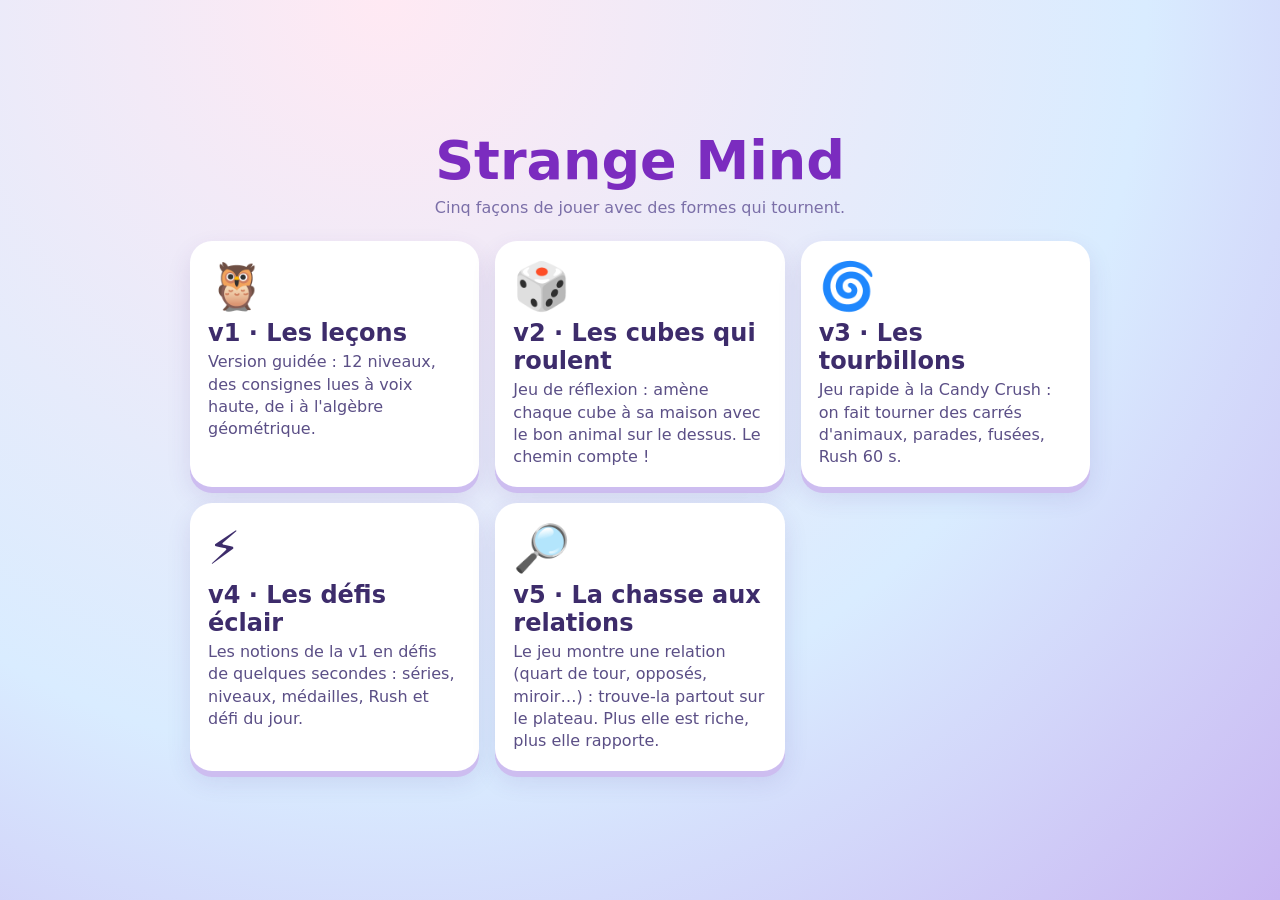
==== index.html @ fdcdfa39 "v5 : la chasse aux relations (chercher partout, plutôt qu'obéir) - le jeu montre une relation avec u" ====
<!doctype html>
<html lang="fr">
<head>
  <meta charset="utf-8">
  <meta name="viewport" content="width=device-width, initial-scale=1">
  <title>Strange Mind</title>
  <style>
    :root { color: #3d2c6b; font-family: "Baloo 2", "Comic Sans MS", "Trebuchet MS", system-ui, sans-serif; }
    body { margin: 0; min-height: 100vh; background: radial-gradient(circle at 30% 0%, #ffe9f3, #d9ecff 60%, #c9b6f2); display: grid; place-items: center; }
    main { width: min(900px, 100% - 32px); padding: 24px 0; }
    h1 { text-align: center; font-size: clamp(32px, 7vw, 54px); margin: 0 0 6px; color: #7b2cbf; }
    p.sub { text-align: center; margin: 0 0 24px; color: #7b6fa8; }
    .cards { display: grid; gap: 16px; grid-template-columns: repeat(auto-fit, minmax(220px, 1fr)); }
    a.card { display: block; text-decoration: none; color: inherit; background: #fff; border-radius: 22px; padding: 18px; box-shadow: 0 6px 0 #cdbdf0, 0 10px 24px rgba(80,50,140,.12); transition: transform .15s; }
    a.card:hover { transform: translateY(-4px); }
    .card .big { font-size: 46px; }
    .card h2 { margin: 6px 0 4px; }
    .card p { margin: 0; line-height: 1.4; color: #5b4f86; }
  </style>
</head>
<body>
  <main>
    <h1>Strange Mind</h1>
    <p class="sub">Cinq façons de jouer avec des formes qui tournent.</p>
    <div class="cards">
      <a class="card" href="v1/"><div class="big">🦉</div><h2>v1 · Les leçons</h2>
        <p>Version guidée : 12 niveaux, des consignes lues à voix haute, de i à l'algèbre géométrique.</p></a>
      <a class="card" href="v2/"><div class="big">🎲</div><h2>v2 · Les cubes qui roulent</h2>
        <p>Jeu de réflexion : amène chaque cube à sa maison avec le bon animal sur le dessus. Le chemin compte !</p></a>
      <a class="card" href="v3/"><div class="big">🌀</div><h2>v3 · Les tourbillons</h2>
        <p>Jeu rapide à la Candy Crush : on fait tourner des carrés d'animaux, parades, fusées, Rush 60 s.</p></a>
      <a class="card" href="v4/"><div class="big">⚡</div><h2>v4 · Les défis éclair</h2>
        <p>Les notions de la v1 en défis de quelques secondes : séries, niveaux, médailles, Rush et défi du jour.</p></a>
      <a class="card" href="v5/"><div class="big">🔎</div><h2>v5 · La chasse aux relations</h2>
        <p>Le jeu montre une relation (quart de tour, opposés, miroir…) : trouve-la partout sur le plateau. Plus elle est riche, plus elle rapporte.</p></a>
    </div>
  </main>
</body>
</html>
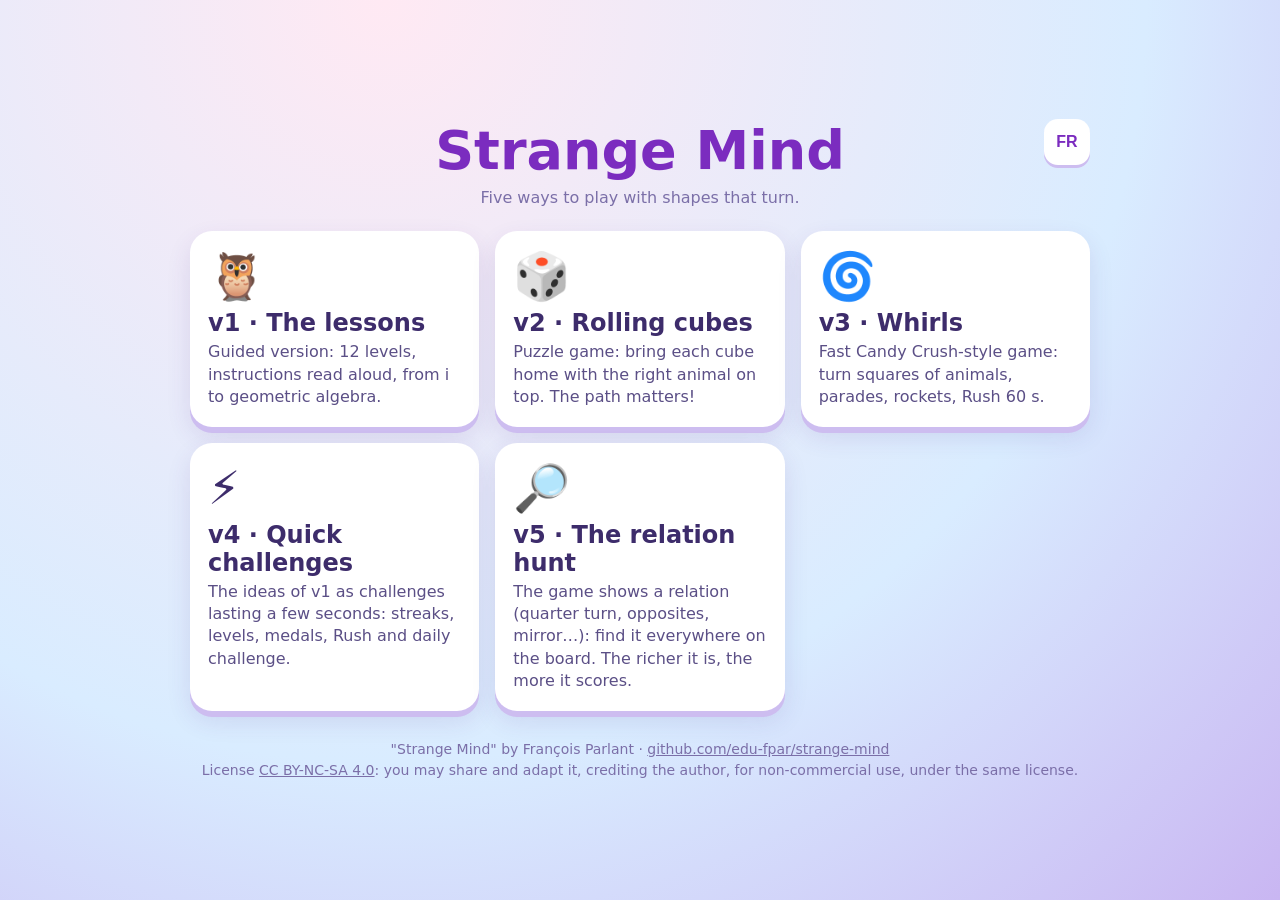
==== commit 0e3be4ed: "Licence CC BY-NC-SA 4.0 et version anglaise de tous les jeux - LICENSE : Creative Commons BY-NC-SA 4" ====
--- a/index.html
+++ b/index.html
@@ -7,7 +7,7 @@
   <style>
     :root { color: #3d2c6b; font-family: "Baloo 2", "Comic Sans MS", "Trebuchet MS", system-ui, sans-serif; }
     body { margin: 0; min-height: 100vh; background: radial-gradient(circle at 30% 0%, #ffe9f3, #d9ecff 60%, #c9b6f2); display: grid; place-items: center; }
-    main { width: min(900px, 100% - 32px); padding: 24px 0; }
+    main { width: min(900px, 100% - 32px); padding: 24px 0; position: relative; }
     h1 { text-align: center; font-size: clamp(32px, 7vw, 54px); margin: 0 0 6px; color: #7b2cbf; }
     p.sub { text-align: center; margin: 0 0 24px; color: #7b6fa8; }
     .cards { display: grid; gap: 16px; grid-template-columns: repeat(auto-fit, minmax(220px, 1fr)); }
@@ -16,24 +16,51 @@
     .card .big { font-size: 46px; }
     .card h2 { margin: 6px 0 4px; }
     .card p { margin: 0; line-height: 1.4; color: #5b4f86; }
+    #lang { position: absolute; top: 24px; right: 0; width: 46px; height: 46px; border: none; border-radius: 14px; background: #fff; font-size: 16px; font-weight: 800; color: #7b2cbf; box-shadow: 0 3px 0 #cdbdf0; cursor: pointer; }
+    footer { text-align: center; margin-top: 28px; font-size: 14px; color: #7b6fa8; line-height: 1.5; }
+    footer a { color: inherit; }
   </style>
 </head>
 <body>
   <main>
+    <button id="lang" title="English version">EN</button>
     <h1>Strange Mind</h1>
-    <p class="sub">Cinq façons de jouer avec des formes qui tournent.</p>
+    <p class="sub" data-t="hub-sub">Cinq façons de jouer avec des formes qui tournent.</p>
     <div class="cards">
-      <a class="card" href="v1/"><div class="big">🦉</div><h2>v1 · Les leçons</h2>
-        <p>Version guidée : 12 niveaux, des consignes lues à voix haute, de i à l'algèbre géométrique.</p></a>
-      <a class="card" href="v2/"><div class="big">🎲</div><h2>v2 · Les cubes qui roulent</h2>
-        <p>Jeu de réflexion : amène chaque cube à sa maison avec le bon animal sur le dessus. Le chemin compte !</p></a>
-      <a class="card" href="v3/"><div class="big">🌀</div><h2>v3 · Les tourbillons</h2>
-        <p>Jeu rapide à la Candy Crush : on fait tourner des carrés d'animaux, parades, fusées, Rush 60 s.</p></a>
-      <a class="card" href="v4/"><div class="big">⚡</div><h2>v4 · Les défis éclair</h2>
-        <p>Les notions de la v1 en défis de quelques secondes : séries, niveaux, médailles, Rush et défi du jour.</p></a>
-      <a class="card" href="v5/"><div class="big">🔎</div><h2>v5 · La chasse aux relations</h2>
-        <p>Le jeu montre une relation (quart de tour, opposés, miroir…) : trouve-la partout sur le plateau. Plus elle est riche, plus elle rapporte.</p></a>
+      <a class="card" href="v1/"><div class="big">🦉</div><h2 data-t="hub-v1-t">v1 · Les leçons</h2>
+        <p data-t="hub-v1">Version guidée : 12 niveaux, des consignes lues à voix haute, de i à l'algèbre géométrique.</p></a>
+      <a class="card" href="v2/"><div class="big">🎲</div><h2 data-t="hub-v2-t">v2 · Les cubes qui roulent</h2>
+        <p data-t="hub-v2">Jeu de réflexion : amène chaque cube à sa maison avec le bon animal sur le dessus. Le chemin compte !</p></a>
+      <a class="card" href="v3/"><div class="big">🌀</div><h2 data-t="hub-v3-t">v3 · Les tourbillons</h2>
+        <p data-t="hub-v3">Jeu rapide à la Candy Crush : on fait tourner des carrés d'animaux, parades, fusées, Rush 60 s.</p></a>
+      <a class="card" href="v4/"><div class="big">⚡</div><h2 data-t="hub-v4-t">v4 · Les défis éclair</h2>
+        <p data-t="hub-v4">Les notions de la v1 en défis de quelques secondes : séries, niveaux, médailles, Rush et défi du jour.</p></a>
+      <a class="card" href="v5/"><div class="big">🔎</div><h2 data-t="hub-v5-t">v5 · La chasse aux relations</h2>
+        <p data-t="hub-v5">Le jeu montre une relation (quart de tour, opposés, miroir…) : trouve-la partout sur le plateau. Plus elle est riche, plus elle rapporte.</p></a>
     </div>
+    <footer data-t="hub-footer">« Strange Mind » par François Parlant ·
+      <a href="https://github.com/edu-fpar/strange-mind">github.com/edu-fpar/strange-mind</a><br>
+      Licence <a href="https://creativecommons.org/licenses/by-nc-sa/4.0/deed.fr">CC BY-NC-SA 4.0</a> :
+      partage et adaptation autorisés, en citant l'auteur, sans usage commercial, sous la même licence.</footer>
   </main>
+  <script type="module">
+    import { setDictionary, translateDom, langToggle } from './v1/js/i18n.js';
+    setDictionary({
+      'hub-sub': 'Five ways to play with shapes that turn.',
+      'hub-v1-t': 'v1 · The lessons',
+      'hub-v1': 'Guided version: 12 levels, instructions read aloud, from i to geometric algebra.',
+      'hub-v2-t': 'v2 · Rolling cubes',
+      'hub-v2': 'Puzzle game: bring each cube home with the right animal on top. The path matters!',
+      'hub-v3-t': 'v3 · Whirls',
+      'hub-v3': 'Fast Candy Crush-style game: turn squares of animals, parades, rockets, Rush 60 s.',
+      'hub-v4-t': 'v4 · Quick challenges',
+      'hub-v4': 'The ideas of v1 as challenges lasting a few seconds: streaks, levels, medals, Rush and daily challenge.',
+      'hub-v5-t': 'v5 · The relation hunt',
+      'hub-v5': 'The game shows a relation (quarter turn, opposites, mirror…): find it everywhere on the board. The richer it is, the more it scores.',
+      'hub-footer': '"Strange Mind" by François Parlant · <a href="https://github.com/edu-fpar/strange-mind">github.com/edu-fpar/strange-mind</a><br>License <a href="https://creativecommons.org/licenses/by-nc-sa/4.0/">CC BY-NC-SA 4.0</a>: you may share and adapt it, crediting the author, for non-commercial use, under the same license.',
+    });
+    translateDom();
+    langToggle(document.getElementById('lang'));
+  </script>
 </body>
 </html>
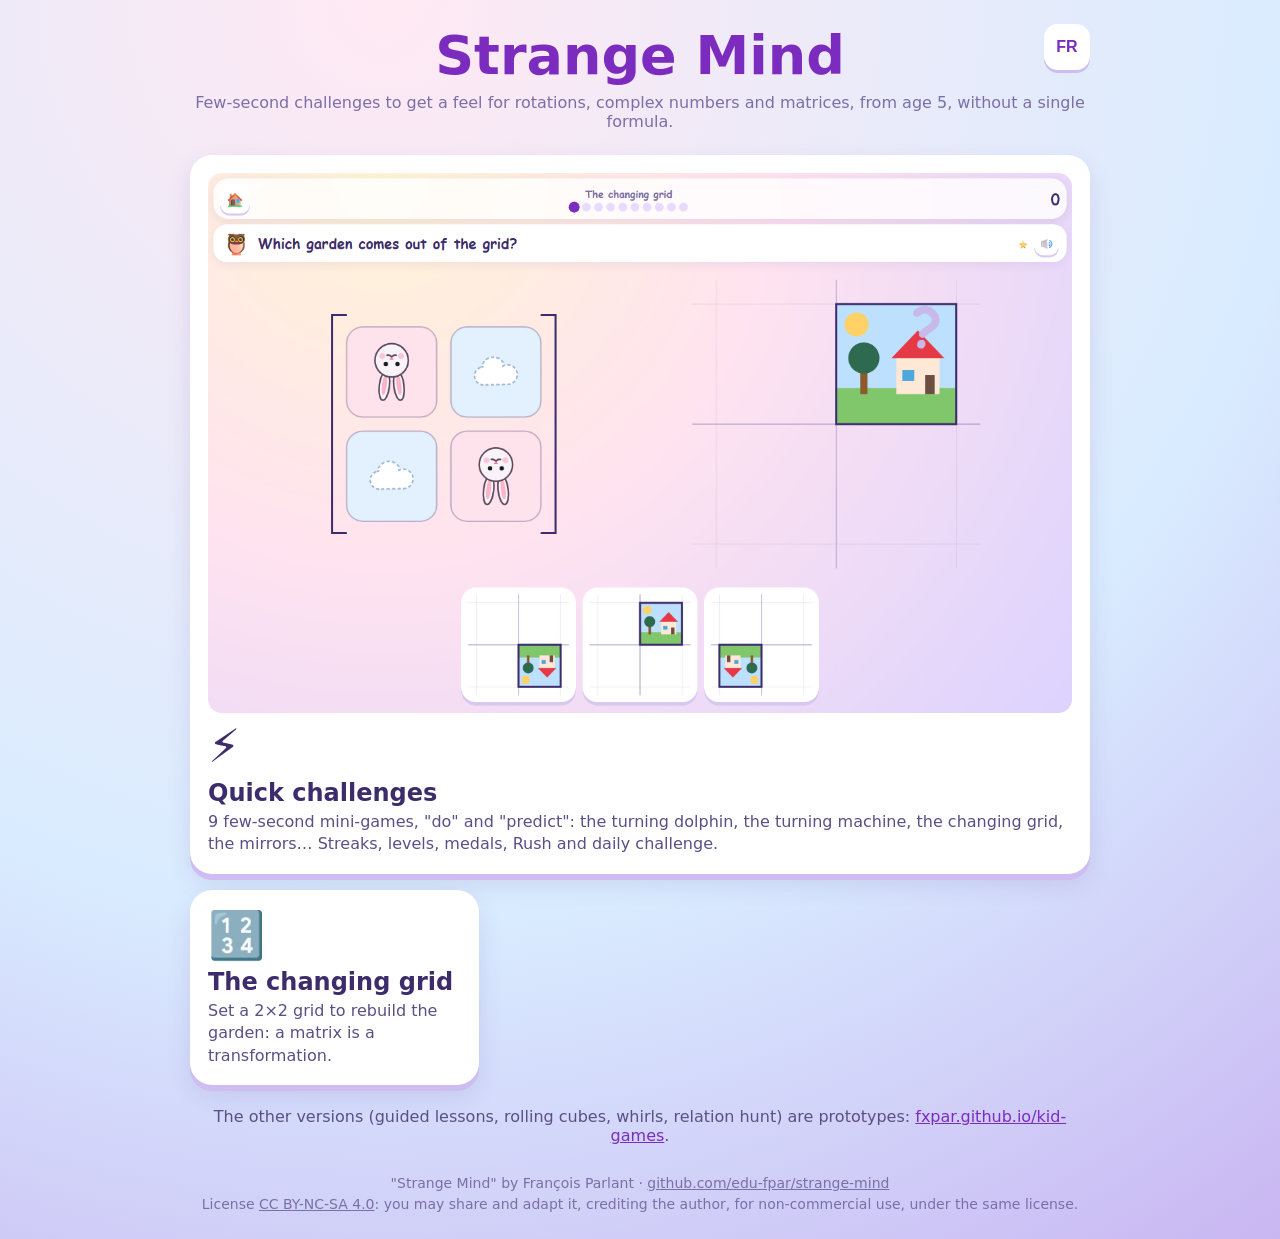
==== commit 10881db4: "Strange Mind : seuls les défis éclair (v4) restent ici Les prototypes v1 (leçons), v2 (cubes qui rou" ====
--- a/index.html
+++ b/index.html
@@ -16,6 +16,10 @@
     .card .big { font-size: 46px; }
     .card h2 { margin: 6px 0 4px; }
     .card p { margin: 0; line-height: 1.4; color: #5b4f86; }
+    .card.main { grid-column: 1 / -1; }
+    .card img { width: 100%; border-radius: 14px; display: block; margin-bottom: 6px; }
+    p.other { text-align: center; margin: 22px 0 0; color: #5b4f86; }
+    p.other a { color: #7b2cbf; }
     #lang { position: absolute; top: 24px; right: 0; width: 46px; height: 46px; border: none; border-radius: 14px; background: #fff; font-size: 16px; font-weight: 800; color: #7b2cbf; box-shadow: 0 3px 0 #cdbdf0; cursor: pointer; }
     footer { text-align: center; margin-top: 28px; font-size: 14px; color: #7b6fa8; line-height: 1.5; }
     footer a { color: inherit; }
@@ -25,41 +29,33 @@
   <main>
     <button id="lang" title="English version">EN</button>
     <h1>Strange Mind</h1>
-    <p class="sub" data-t="hub-sub">Cinq façons de jouer avec des formes qui tournent.</p>
+    <p class="sub" data-t="hub-sub">Des défis de quelques secondes pour sentir les rotations, les nombres complexes et les matrices, dès 5 ans, sans une seule formule.</p>
     <div class="cards">
-      <a class="card" href="v1/"><div class="big">🦉</div><h2 data-t="hub-v1-t">v1 · Les leçons</h2>
-        <p data-t="hub-v1">Version guidée : 12 niveaux, des consignes lues à voix haute, de i à l'algèbre géométrique.</p></a>
-      <a class="card" href="v2/"><div class="big">🎲</div><h2 data-t="hub-v2-t">v2 · Les cubes qui roulent</h2>
-        <p data-t="hub-v2">Jeu de réflexion : amène chaque cube à sa maison avec le bon animal sur le dessus. Le chemin compte !</p></a>
-      <a class="card" href="v3/"><div class="big">🌀</div><h2 data-t="hub-v3-t">v3 · Les tourbillons</h2>
-        <p data-t="hub-v3">Jeu rapide à la Candy Crush : on fait tourner des carrés d'animaux, parades, fusées, Rush 60 s.</p></a>
-      <a class="card" href="v4/"><div class="big">⚡</div><h2 data-t="hub-v4-t">v4 · Les défis éclair</h2>
-        <p data-t="hub-v4">Les notions de la v1 en défis de quelques secondes : séries, niveaux, médailles, Rush et défi du jour.</p></a>
-      <a class="card" href="v5/"><div class="big">🔎</div><h2 data-t="hub-v5-t">v5 · La chasse aux relations</h2>
-        <p data-t="hub-v5">Le jeu montre une relation (quart de tour, opposés, miroir…) : trouve-la partout sur le plateau. Plus elle est riche, plus elle rapporte.</p></a>
+      <a class="card main" href="v4/"><img src="screenshots/changing-grid-fr.png" data-src-en="screenshots/changing-grid-en.png" alt="">
+        <div class="big">⚡</div><h2 data-t="hub-v4-t">Les défis éclair</h2>
+        <p data-t="hub-v4">9 mini-jeux de quelques secondes, « faire » et « prévoir » : le dauphin qui tourne, la machine à tourner, la grille qui transforme, les miroirs… Séries, niveaux, médailles, Rush et défi du jour.</p></a>
+      <a class="card" href="v4/#6"><div class="big">🔢</div><h2 data-t="hub-grid-t">La grille qui transforme</h2>
+        <p data-t="hub-grid">Régler une grille 2×2 pour refaire le jardin : une matrice, c'est une transformation.</p></a>
     </div>
+    <p class="other" data-t="hub-other">Les autres versions (leçons guidées, cubes qui roulent, tourbillons, chasse aux relations) sont des prototypes : <a href="https://fxpar.github.io/kid-games/strange-mind/">fxpar.github.io/kid-games</a>.</p>
     <footer data-t="hub-footer">« Strange Mind » par François Parlant ·
       <a href="https://github.com/edu-fpar/strange-mind">github.com/edu-fpar/strange-mind</a><br>
       Licence <a href="https://creativecommons.org/licenses/by-nc-sa/4.0/deed.fr">CC BY-NC-SA 4.0</a> :
       partage et adaptation autorisés, en citant l'auteur, sans usage commercial, sous la même licence.</footer>
   </main>
   <script type="module">
-    import { setDictionary, translateDom, langToggle } from './v1/js/i18n.js';
+    import { LANG, setDictionary, translateDom, langToggle } from './v4/js/i18n.js';
     setDictionary({
-      'hub-sub': 'Five ways to play with shapes that turn.',
-      'hub-v1-t': 'v1 · The lessons',
-      'hub-v1': 'Guided version: 12 levels, instructions read aloud, from i to geometric algebra.',
-      'hub-v2-t': 'v2 · Rolling cubes',
-      'hub-v2': 'Puzzle game: bring each cube home with the right animal on top. The path matters!',
-      'hub-v3-t': 'v3 · Whirls',
-      'hub-v3': 'Fast Candy Crush-style game: turn squares of animals, parades, rockets, Rush 60 s.',
-      'hub-v4-t': 'v4 · Quick challenges',
-      'hub-v4': 'The ideas of v1 as challenges lasting a few seconds: streaks, levels, medals, Rush and daily challenge.',
-      'hub-v5-t': 'v5 · The relation hunt',
-      'hub-v5': 'The game shows a relation (quarter turn, opposites, mirror…): find it everywhere on the board. The richer it is, the more it scores.',
+      'hub-sub': 'Few-second challenges to get a feel for rotations, complex numbers and matrices, from age 5, without a single formula.',
+      'hub-v4-t': 'Quick challenges',
+      'hub-v4': '9 few-second mini-games, "do" and "predict": the turning dolphin, the turning machine, the changing grid, the mirrors… Streaks, levels, medals, Rush and daily challenge.',
+      'hub-grid-t': 'The changing grid',
+      'hub-grid': 'Set a 2×2 grid to rebuild the garden: a matrix is a transformation.',
+      'hub-other': 'The other versions (guided lessons, rolling cubes, whirls, relation hunt) are prototypes: <a href="https://fxpar.github.io/kid-games/strange-mind/">fxpar.github.io/kid-games</a>.',
       'hub-footer': '"Strange Mind" by François Parlant · <a href="https://github.com/edu-fpar/strange-mind">github.com/edu-fpar/strange-mind</a><br>License <a href="https://creativecommons.org/licenses/by-nc-sa/4.0/">CC BY-NC-SA 4.0</a>: you may share and adapt it, crediting the author, for non-commercial use, under the same license.',
     });
     translateDom();
+    if (LANG === 'en') document.querySelectorAll('[data-src-en]').forEach((i) => { i.src = i.dataset.srcEn; });
     langToggle(document.getElementById('lang'));
   </script>
 </body>
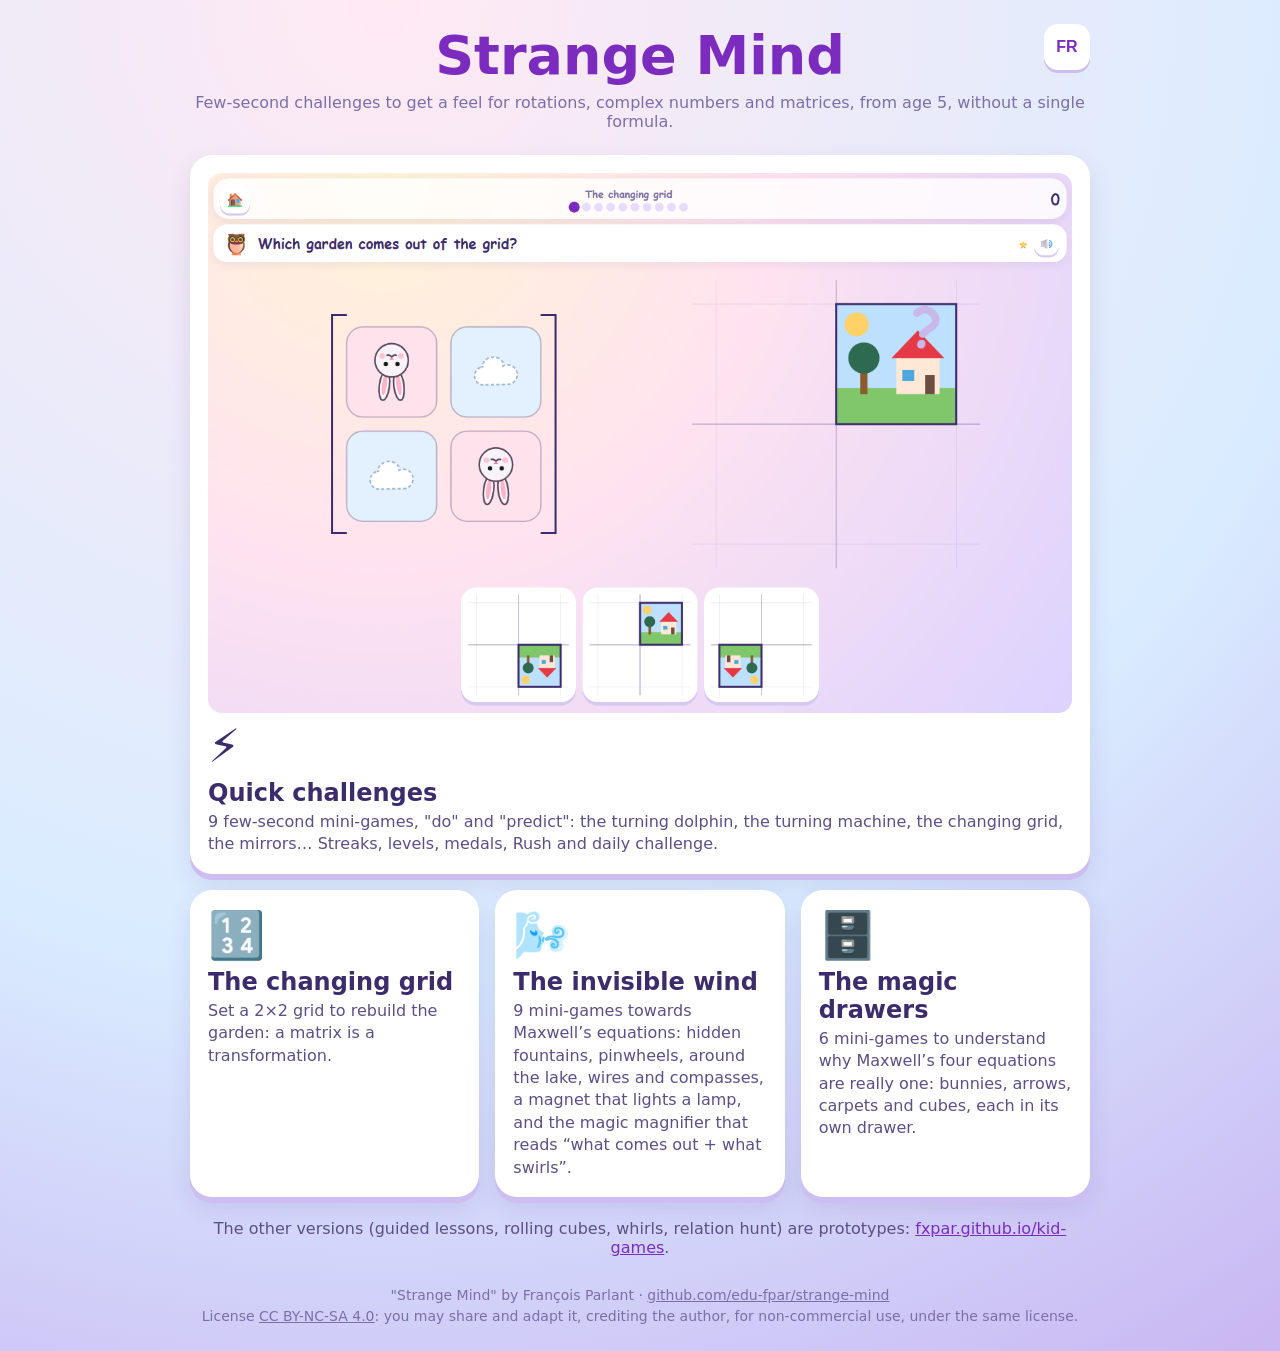
==== commit 23065514: "Le vent invisible et les tiroirs magiques : deux séries vers Maxwell maxwell/ « Le vent invisible » " ====
--- a/index.html
+++ b/index.html
@@ -36,6 +36,10 @@
         <p data-t="hub-v4">9 mini-jeux de quelques secondes, « faire » et « prévoir » : le dauphin qui tourne, la machine à tourner, la grille qui transforme, les miroirs… Séries, niveaux, médailles, Rush et défi du jour.</p></a>
       <a class="card" href="v4/#6"><div class="big">🔢</div><h2 data-t="hub-grid-t">La grille qui transforme</h2>
         <p data-t="hub-grid">Régler une grille 2×2 pour refaire le jardin : une matrice, c'est une transformation.</p></a>
+      <a class="card" href="maxwell/"><div class="big">🌬️</div><h2 data-t="hub-mx-t">Le vent invisible</h2>
+        <p data-t="hub-mx">9 mini-jeux vers les équations de Maxwell : fontaines cachées, moulinets, tour du lac, fils et boussoles, aimant qui allume une lampe, et la loupe magique qui lit « ce qui sort + ce qui tourne ».</p></a>
+      <a class="card" href="tiroirs/"><div class="big">🗄️</div><h2 data-t="hub-tr-t">Les tiroirs magiques</h2>
+        <p data-t="hub-tr">6 mini-jeux pour comprendre pourquoi les quatre équations de Maxwell n'en font qu'une : lapins, flèches, tapis et cubes rangés chacun dans son tiroir.</p></a>
     </div>
     <p class="other" data-t="hub-other">Les autres versions (leçons guidées, cubes qui roulent, tourbillons, chasse aux relations) sont des prototypes : <a href="https://fxpar.github.io/kid-games/strange-mind/">fxpar.github.io/kid-games</a>.</p>
     <footer data-t="hub-footer">« Strange Mind » par François Parlant ·
@@ -51,6 +55,10 @@
       'hub-v4': '9 few-second mini-games, "do" and "predict": the turning dolphin, the turning machine, the changing grid, the mirrors… Streaks, levels, medals, Rush and daily challenge.',
       'hub-grid-t': 'The changing grid',
       'hub-grid': 'Set a 2×2 grid to rebuild the garden: a matrix is a transformation.',
+      'hub-mx-t': 'The invisible wind',
+      'hub-mx': '9 mini-games towards Maxwell’s equations: hidden fountains, pinwheels, around the lake, wires and compasses, a magnet that lights a lamp, and the magic magnifier that reads “what comes out + what swirls”.',
+      'hub-tr-t': 'The magic drawers',
+      'hub-tr': '6 mini-games to understand why Maxwell’s four equations are really one: bunnies, arrows, carpets and cubes, each in its own drawer.',
       'hub-other': 'The other versions (guided lessons, rolling cubes, whirls, relation hunt) are prototypes: <a href="https://fxpar.github.io/kid-games/strange-mind/">fxpar.github.io/kid-games</a>.',
       'hub-footer': '"Strange Mind" by François Parlant · <a href="https://github.com/edu-fpar/strange-mind">github.com/edu-fpar/strange-mind</a><br>License <a href="https://creativecommons.org/licenses/by-nc-sa/4.0/">CC BY-NC-SA 4.0</a>: you may share and adapt it, crediting the author, for non-commercial use, under the same license.',
     });
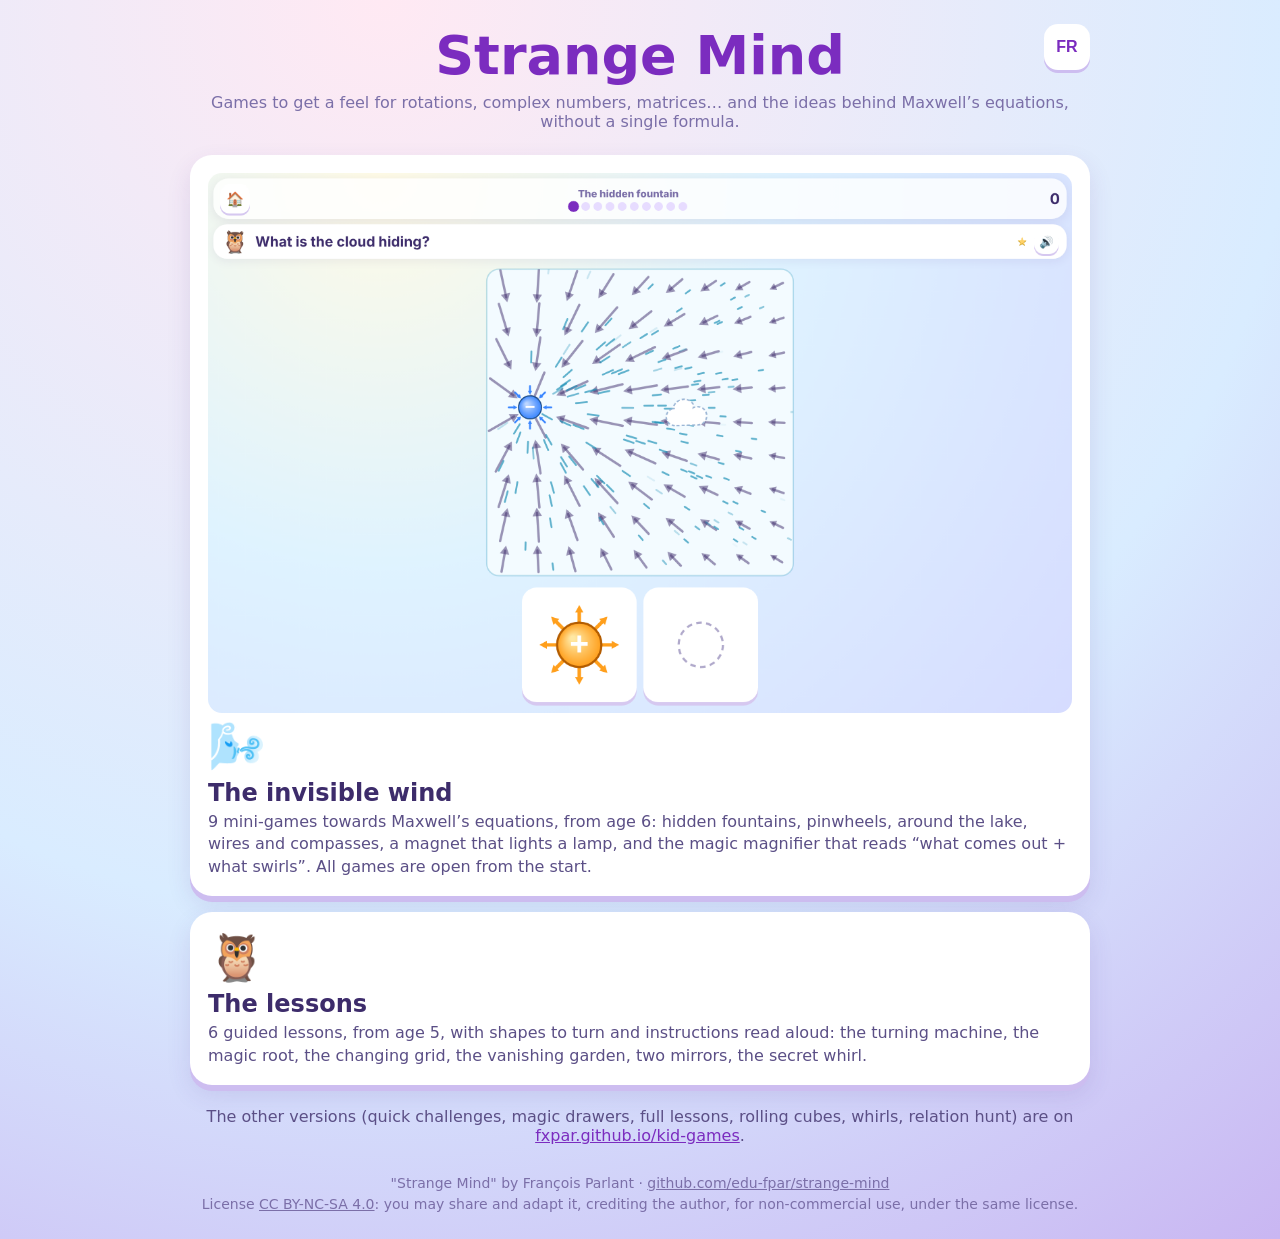
==== commit 1314ad92: "Strange Mind : les leçons (6 niveaux de la v1) et le vent invisible sans cadenas ; défis éclair et t" ====
--- a/index.html
+++ b/index.html
@@ -29,37 +29,29 @@
   <main>
     <button id="lang" title="English version">EN</button>
     <h1>Strange Mind</h1>
-    <p class="sub" data-t="hub-sub">Des défis de quelques secondes pour sentir les rotations, les nombres complexes et les matrices, dès 5 ans, sans une seule formule.</p>
+    <p class="sub" data-t="hub-sub">Des jeux pour sentir les rotations, les nombres complexes, les matrices… et les idées des équations de Maxwell, sans une seule formule.</p>
     <div class="cards">
-      <a class="card main" href="v4/"><img src="screenshots/changing-grid-fr.png" data-src-en="screenshots/changing-grid-en.png" alt="">
-        <div class="big">⚡</div><h2 data-t="hub-v4-t">Les défis éclair</h2>
-        <p data-t="hub-v4">9 mini-jeux de quelques secondes, « faire » et « prévoir » : le dauphin qui tourne, la machine à tourner, la grille qui transforme, les miroirs… Séries, niveaux, médailles, Rush et défi du jour.</p></a>
-      <a class="card" href="v4/#6"><div class="big">🔢</div><h2 data-t="hub-grid-t">La grille qui transforme</h2>
-        <p data-t="hub-grid">Régler une grille 2×2 pour refaire le jardin : une matrice, c'est une transformation.</p></a>
-      <a class="card" href="maxwell/"><div class="big">🌬️</div><h2 data-t="hub-mx-t">Le vent invisible</h2>
-        <p data-t="hub-mx">9 mini-jeux vers les équations de Maxwell : fontaines cachées, moulinets, tour du lac, fils et boussoles, aimant qui allume une lampe, et la loupe magique qui lit « ce qui sort + ce qui tourne ».</p></a>
-      <a class="card" href="tiroirs/"><div class="big">🗄️</div><h2 data-t="hub-tr-t">Les tiroirs magiques</h2>
-        <p data-t="hub-tr">6 mini-jeux pour comprendre pourquoi les quatre équations de Maxwell n'en font qu'une : lapins, flèches, tapis et cubes rangés chacun dans son tiroir.</p></a>
+      <a class="card main" href="maxwell/"><img src="screenshots/hidden-fountain-fr.png" data-src-en="screenshots/hidden-fountain-en.png" alt="">
+        <div class="big">🌬️</div><h2 data-t="hub-mx-t">Le vent invisible</h2>
+        <p data-t="hub-mx">9 mini-jeux vers les équations de Maxwell, dès 6 ans : fontaines cachées, moulinets, tour du lac, fils et boussoles, aimant qui allume une lampe, et la loupe magique qui lit « ce qui sort + ce qui tourne ». Tous les jeux sont ouverts dès le départ.</p></a>
+      <a class="card main" href="v1/"><div class="big">🦉</div><h2 data-t="hub-v1-t">Les leçons</h2>
+        <p data-t="hub-v1">6 leçons guidées, dès 5 ans, avec des formes qu'on fait tourner et des consignes lues à voix haute : la machine à tourner, la racine magique, la grille qui transforme, le jardin qui disparaît, deux miroirs, le tourbillon secret.</p></a>
     </div>
-    <p class="other" data-t="hub-other">Les autres versions (leçons guidées, cubes qui roulent, tourbillons, chasse aux relations) sont des prototypes : <a href="https://fxpar.github.io/kid-games/strange-mind/">fxpar.github.io/kid-games</a>.</p>
+    <p class="other" data-t="hub-other">Les autres versions (défis éclair, tiroirs magiques, leçons complètes, cubes qui roulent, tourbillons, chasse aux relations) sont sur <a href="https://fxpar.github.io/kid-games/strange-mind/">fxpar.github.io/kid-games</a>.</p>
     <footer data-t="hub-footer">« Strange Mind » par François Parlant ·
       <a href="https://github.com/edu-fpar/strange-mind">github.com/edu-fpar/strange-mind</a><br>
       Licence <a href="https://creativecommons.org/licenses/by-nc-sa/4.0/deed.fr">CC BY-NC-SA 4.0</a> :
       partage et adaptation autorisés, en citant l'auteur, sans usage commercial, sous la même licence.</footer>
   </main>
   <script type="module">
-    import { LANG, setDictionary, translateDom, langToggle } from './v4/js/i18n.js';
+    import { LANG, setDictionary, translateDom, langToggle } from './v1/js/i18n.js';
     setDictionary({
-      'hub-sub': 'Few-second challenges to get a feel for rotations, complex numbers and matrices, from age 5, without a single formula.',
-      'hub-v4-t': 'Quick challenges',
-      'hub-v4': '9 few-second mini-games, "do" and "predict": the turning dolphin, the turning machine, the changing grid, the mirrors… Streaks, levels, medals, Rush and daily challenge.',
-      'hub-grid-t': 'The changing grid',
-      'hub-grid': 'Set a 2×2 grid to rebuild the garden: a matrix is a transformation.',
+      'hub-sub': 'Games to get a feel for rotations, complex numbers, matrices… and the ideas behind Maxwell’s equations, without a single formula.',
       'hub-mx-t': 'The invisible wind',
-      'hub-mx': '9 mini-games towards Maxwell’s equations: hidden fountains, pinwheels, around the lake, wires and compasses, a magnet that lights a lamp, and the magic magnifier that reads “what comes out + what swirls”.',
-      'hub-tr-t': 'The magic drawers',
-      'hub-tr': '6 mini-games to understand why Maxwell’s four equations are really one: bunnies, arrows, carpets and cubes, each in its own drawer.',
-      'hub-other': 'The other versions (guided lessons, rolling cubes, whirls, relation hunt) are prototypes: <a href="https://fxpar.github.io/kid-games/strange-mind/">fxpar.github.io/kid-games</a>.',
+      'hub-mx': '9 mini-games towards Maxwell’s equations, from age 6: hidden fountains, pinwheels, around the lake, wires and compasses, a magnet that lights a lamp, and the magic magnifier that reads “what comes out + what swirls”. All games are open from the start.',
+      'hub-v1-t': 'The lessons',
+      'hub-v1': '6 guided lessons, from age 5, with shapes to turn and instructions read aloud: the turning machine, the magic root, the changing grid, the vanishing garden, two mirrors, the secret whirl.',
+      'hub-other': 'The other versions (quick challenges, magic drawers, full lessons, rolling cubes, whirls, relation hunt) are on <a href="https://fxpar.github.io/kid-games/strange-mind/">fxpar.github.io/kid-games</a>.',
       'hub-footer': '"Strange Mind" by François Parlant · <a href="https://github.com/edu-fpar/strange-mind">github.com/edu-fpar/strange-mind</a><br>License <a href="https://creativecommons.org/licenses/by-nc-sa/4.0/">CC BY-NC-SA 4.0</a>: you may share and adapt it, crediting the author, for non-commercial use, under the same license.',
     });
     translateDom();
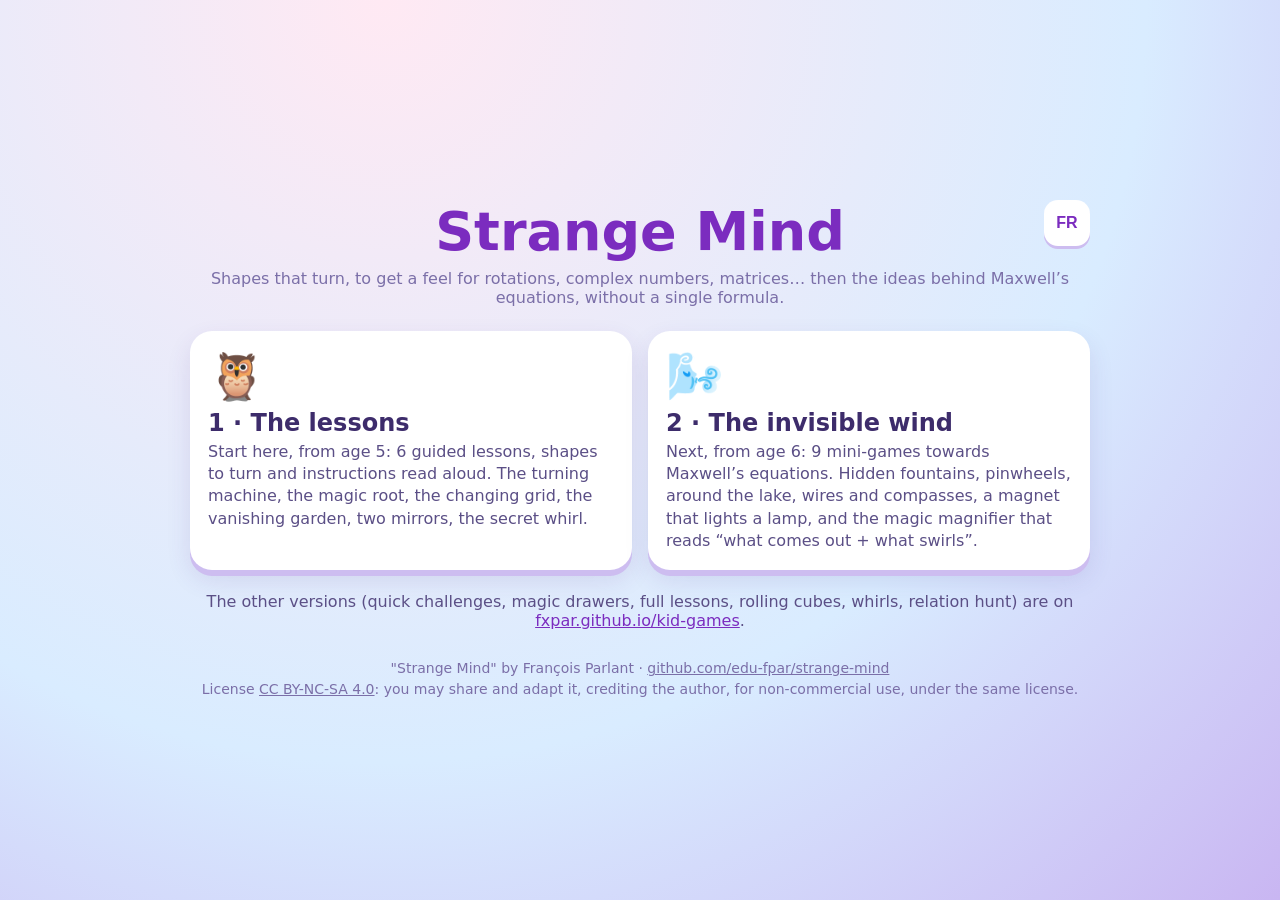
==== commit 833a5267: "Strange Mind : les leçons d'abord, puis le vent invisible (cartes à la manière de kid-games) Co-Auth" ====
--- a/index.html
+++ b/index.html
@@ -16,8 +16,6 @@
     .card .big { font-size: 46px; }
     .card h2 { margin: 6px 0 4px; }
     .card p { margin: 0; line-height: 1.4; color: #5b4f86; }
-    .card.main { grid-column: 1 / -1; }
-    .card img { width: 100%; border-radius: 14px; display: block; margin-bottom: 6px; }
     p.other { text-align: center; margin: 22px 0 0; color: #5b4f86; }
     p.other a { color: #7b2cbf; }
     #lang { position: absolute; top: 24px; right: 0; width: 46px; height: 46px; border: none; border-radius: 14px; background: #fff; font-size: 16px; font-weight: 800; color: #7b2cbf; box-shadow: 0 3px 0 #cdbdf0; cursor: pointer; }
@@ -29,13 +27,12 @@
   <main>
     <button id="lang" title="English version">EN</button>
     <h1>Strange Mind</h1>
-    <p class="sub" data-t="hub-sub">Des jeux pour sentir les rotations, les nombres complexes, les matrices… et les idées des équations de Maxwell, sans une seule formule.</p>
+    <p class="sub" data-t="hub-sub">Des formes qui tournent pour sentir les rotations, les nombres complexes, les matrices… puis les idées des équations de Maxwell, sans une seule formule.</p>
     <div class="cards">
-      <a class="card main" href="maxwell/"><img src="screenshots/hidden-fountain-fr.png" data-src-en="screenshots/hidden-fountain-en.png" alt="">
-        <div class="big">🌬️</div><h2 data-t="hub-mx-t">Le vent invisible</h2>
-        <p data-t="hub-mx">9 mini-jeux vers les équations de Maxwell, dès 6 ans : fontaines cachées, moulinets, tour du lac, fils et boussoles, aimant qui allume une lampe, et la loupe magique qui lit « ce qui sort + ce qui tourne ». Tous les jeux sont ouverts dès le départ.</p></a>
-      <a class="card main" href="v1/"><div class="big">🦉</div><h2 data-t="hub-v1-t">Les leçons</h2>
-        <p data-t="hub-v1">6 leçons guidées, dès 5 ans, avec des formes qu'on fait tourner et des consignes lues à voix haute : la machine à tourner, la racine magique, la grille qui transforme, le jardin qui disparaît, deux miroirs, le tourbillon secret.</p></a>
+      <a class="card" href="v1/"><div class="big">🦉</div><h2 data-t="hub-v1-t">1 · Les leçons</h2>
+        <p data-t="hub-v1">Pour commencer, dès 5 ans : 6 leçons guidées, des formes qu'on fait tourner et des consignes lues à voix haute. La machine à tourner, la racine magique, la grille qui transforme, le jardin qui disparaît, deux miroirs, le tourbillon secret.</p></a>
+      <a class="card" href="maxwell/"><div class="big">🌬️</div><h2 data-t="hub-mx-t">2 · Le vent invisible</h2>
+        <p data-t="hub-mx">Ensuite, dès 6 ans : 9 mini-jeux vers les équations de Maxwell. Fontaines cachées, moulinets, tour du lac, fils et boussoles, aimant qui allume une lampe, et la loupe magique qui lit « ce qui sort + ce qui tourne ».</p></a>
     </div>
     <p class="other" data-t="hub-other">Les autres versions (défis éclair, tiroirs magiques, leçons complètes, cubes qui roulent, tourbillons, chasse aux relations) sont sur <a href="https://fxpar.github.io/kid-games/strange-mind/">fxpar.github.io/kid-games</a>.</p>
     <footer data-t="hub-footer">« Strange Mind » par François Parlant ·
@@ -44,18 +41,17 @@
       partage et adaptation autorisés, en citant l'auteur, sans usage commercial, sous la même licence.</footer>
   </main>
   <script type="module">
-    import { LANG, setDictionary, translateDom, langToggle } from './v1/js/i18n.js';
+    import { setDictionary, translateDom, langToggle } from './v1/js/i18n.js';
     setDictionary({
-      'hub-sub': 'Games to get a feel for rotations, complex numbers, matrices… and the ideas behind Maxwell’s equations, without a single formula.',
-      'hub-mx-t': 'The invisible wind',
-      'hub-mx': '9 mini-games towards Maxwell’s equations, from age 6: hidden fountains, pinwheels, around the lake, wires and compasses, a magnet that lights a lamp, and the magic magnifier that reads “what comes out + what swirls”. All games are open from the start.',
-      'hub-v1-t': 'The lessons',
-      'hub-v1': '6 guided lessons, from age 5, with shapes to turn and instructions read aloud: the turning machine, the magic root, the changing grid, the vanishing garden, two mirrors, the secret whirl.',
+      'hub-sub': 'Shapes that turn, to get a feel for rotations, complex numbers, matrices… then the ideas behind Maxwell’s equations, without a single formula.',
+      'hub-mx-t': '2 · The invisible wind',
+      'hub-mx': 'Next, from age 6: 9 mini-games towards Maxwell’s equations. Hidden fountains, pinwheels, around the lake, wires and compasses, a magnet that lights a lamp, and the magic magnifier that reads “what comes out + what swirls”.',
+      'hub-v1-t': '1 · The lessons',
+      'hub-v1': 'Start here, from age 5: 6 guided lessons, shapes to turn and instructions read aloud. The turning machine, the magic root, the changing grid, the vanishing garden, two mirrors, the secret whirl.',
       'hub-other': 'The other versions (quick challenges, magic drawers, full lessons, rolling cubes, whirls, relation hunt) are on <a href="https://fxpar.github.io/kid-games/strange-mind/">fxpar.github.io/kid-games</a>.',
       'hub-footer': '"Strange Mind" by François Parlant · <a href="https://github.com/edu-fpar/strange-mind">github.com/edu-fpar/strange-mind</a><br>License <a href="https://creativecommons.org/licenses/by-nc-sa/4.0/">CC BY-NC-SA 4.0</a>: you may share and adapt it, crediting the author, for non-commercial use, under the same license.',
     });
     translateDom();
-    if (LANG === 'en') document.querySelectorAll('[data-src-en]').forEach((i) => { i.src = i.dataset.srcEn; });
     langToggle(document.getElementById('lang'));
   </script>
 </body>
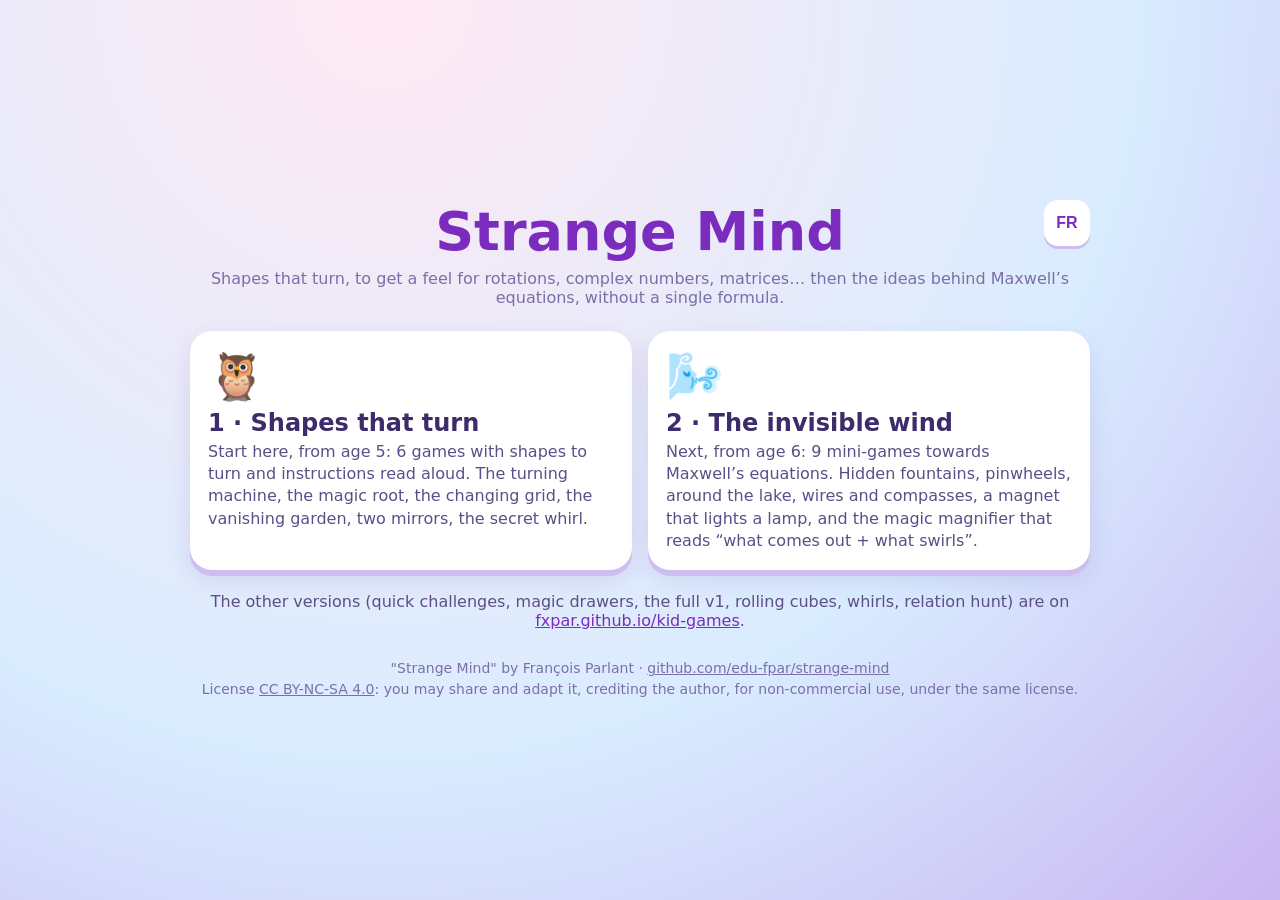
==== commit 50b90c27: "Strange Mind : « Les leçons » deviennent « Les formes qui tournent » (ce sont des jeux) Co-Authored-" ====
--- a/index.html
+++ b/index.html
@@ -29,12 +29,12 @@
     <h1>Strange Mind</h1>
     <p class="sub" data-t="hub-sub">Des formes qui tournent pour sentir les rotations, les nombres complexes, les matrices… puis les idées des équations de Maxwell, sans une seule formule.</p>
     <div class="cards">
-      <a class="card" href="v1/"><div class="big">🦉</div><h2 data-t="hub-v1-t">1 · Les leçons</h2>
-        <p data-t="hub-v1">Pour commencer, dès 5 ans : 6 leçons guidées, des formes qu'on fait tourner et des consignes lues à voix haute. La machine à tourner, la racine magique, la grille qui transforme, le jardin qui disparaît, deux miroirs, le tourbillon secret.</p></a>
+      <a class="card" href="v1/"><div class="big">🦉</div><h2 data-t="hub-v1-t">1 · Les formes qui tournent</h2>
+        <p data-t="hub-v1">Pour commencer, dès 5 ans : 6 jeux avec des formes qu'on fait tourner et des consignes lues à voix haute. La machine à tourner, la racine magique, la grille qui transforme, le jardin qui disparaît, deux miroirs, le tourbillon secret.</p></a>
       <a class="card" href="maxwell/"><div class="big">🌬️</div><h2 data-t="hub-mx-t">2 · Le vent invisible</h2>
         <p data-t="hub-mx">Ensuite, dès 6 ans : 9 mini-jeux vers les équations de Maxwell. Fontaines cachées, moulinets, tour du lac, fils et boussoles, aimant qui allume une lampe, et la loupe magique qui lit « ce qui sort + ce qui tourne ».</p></a>
     </div>
-    <p class="other" data-t="hub-other">Les autres versions (défis éclair, tiroirs magiques, leçons complètes, cubes qui roulent, tourbillons, chasse aux relations) sont sur <a href="https://fxpar.github.io/kid-games/strange-mind/">fxpar.github.io/kid-games</a>.</p>
+    <p class="other" data-t="hub-other">Les autres versions (défis éclair, tiroirs magiques, la v1 complète, cubes qui roulent, tourbillons, chasse aux relations) sont sur <a href="https://fxpar.github.io/kid-games/strange-mind/">fxpar.github.io/kid-games</a>.</p>
     <footer data-t="hub-footer">« Strange Mind » par François Parlant ·
       <a href="https://github.com/edu-fpar/strange-mind">github.com/edu-fpar/strange-mind</a><br>
       Licence <a href="https://creativecommons.org/licenses/by-nc-sa/4.0/deed.fr">CC BY-NC-SA 4.0</a> :
@@ -46,9 +46,9 @@
       'hub-sub': 'Shapes that turn, to get a feel for rotations, complex numbers, matrices… then the ideas behind Maxwell’s equations, without a single formula.',
       'hub-mx-t': '2 · The invisible wind',
       'hub-mx': 'Next, from age 6: 9 mini-games towards Maxwell’s equations. Hidden fountains, pinwheels, around the lake, wires and compasses, a magnet that lights a lamp, and the magic magnifier that reads “what comes out + what swirls”.',
-      'hub-v1-t': '1 · The lessons',
-      'hub-v1': 'Start here, from age 5: 6 guided lessons, shapes to turn and instructions read aloud. The turning machine, the magic root, the changing grid, the vanishing garden, two mirrors, the secret whirl.',
-      'hub-other': 'The other versions (quick challenges, magic drawers, full lessons, rolling cubes, whirls, relation hunt) are on <a href="https://fxpar.github.io/kid-games/strange-mind/">fxpar.github.io/kid-games</a>.',
+      'hub-v1-t': '1 · Shapes that turn',
+      'hub-v1': 'Start here, from age 5: 6 games with shapes to turn and instructions read aloud. The turning machine, the magic root, the changing grid, the vanishing garden, two mirrors, the secret whirl.',
+      'hub-other': 'The other versions (quick challenges, magic drawers, the full v1, rolling cubes, whirls, relation hunt) are on <a href="https://fxpar.github.io/kid-games/strange-mind/">fxpar.github.io/kid-games</a>.',
       'hub-footer': '"Strange Mind" by François Parlant · <a href="https://github.com/edu-fpar/strange-mind">github.com/edu-fpar/strange-mind</a><br>License <a href="https://creativecommons.org/licenses/by-nc-sa/4.0/">CC BY-NC-SA 4.0</a>: you may share and adapt it, crediting the author, for non-commercial use, under the same license.',
     });
     translateDom();
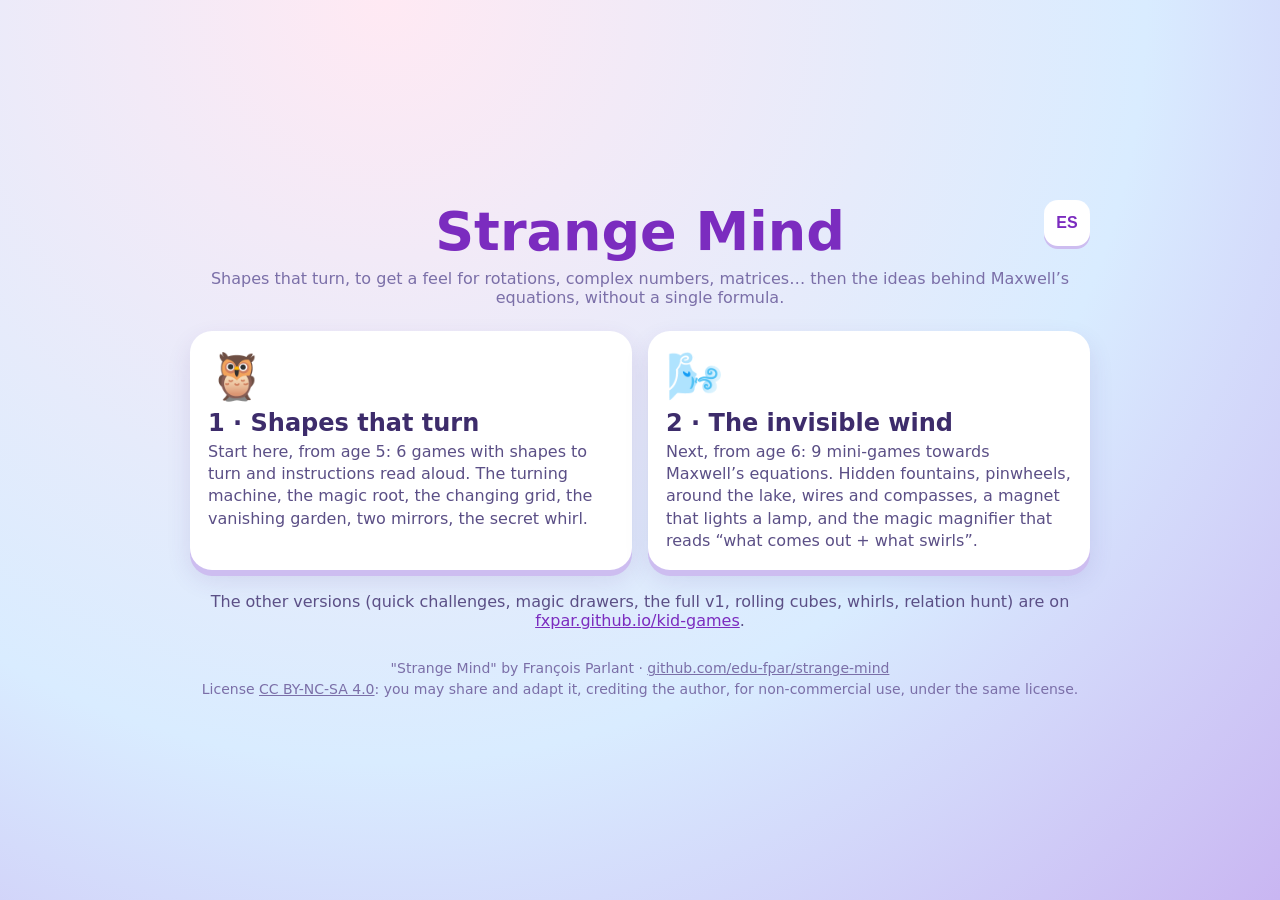
==== commit b816c696: "Interface en espagnol (?lang=es) : dictionnaires i18n-es.js, bouton de langue FR → EN → ES, voix es-" ====
--- a/index.html
+++ b/index.html
@@ -50,6 +50,14 @@
       'hub-v1': 'Start here, from age 5: 6 games with shapes to turn and instructions read aloud. The turning machine, the magic root, the changing grid, the vanishing garden, two mirrors, the secret whirl.',
       'hub-other': 'The other versions (quick challenges, magic drawers, the full v1, rolling cubes, whirls, relation hunt) are on <a href="https://fxpar.github.io/kid-games/strange-mind/">fxpar.github.io/kid-games</a>.',
       'hub-footer': '"Strange Mind" by François Parlant · <a href="https://github.com/edu-fpar/strange-mind">github.com/edu-fpar/strange-mind</a><br>License <a href="https://creativecommons.org/licenses/by-nc-sa/4.0/">CC BY-NC-SA 4.0</a>: you may share and adapt it, crediting the author, for non-commercial use, under the same license.',
+    }, {
+      'hub-sub': 'Formas que giran para sentir las rotaciones, los números complejos, las matrices… y después las ideas de las ecuaciones de Maxwell, sin una sola fórmula.',
+      'hub-mx-t': '2 · El viento invisible',
+      'hub-mx': 'Después, desde los 6 años: 9 minijuegos hacia las ecuaciones de Maxwell. Fuentes escondidas, molinillos, la vuelta al lago, cables y brújulas, un imán que enciende una lámpara y la lupa mágica que lee «lo que sale + lo que gira».',
+      'hub-v1-t': '1 · Las formas que giran',
+      'hub-v1': 'Para empezar, desde los 5 años: 6 juegos con formas que se hacen girar e instrucciones leídas en voz alta. La máquina de girar, la raíz mágica, la cuadrícula que transforma, el jardín que desaparece, dos espejos, el remolino secreto.',
+      'hub-other': 'Las otras versiones (retos relámpago, cajones mágicos, la v1 completa, cubos que ruedan, remolinos, caza de relaciones) están en <a href="https://fxpar.github.io/kid-games/strange-mind/">fxpar.github.io/kid-games</a>.',
+      'hub-footer': '«Strange Mind», de François Parlant · <a href="https://github.com/edu-fpar/strange-mind">github.com/edu-fpar/strange-mind</a><br>Licencia <a href="https://creativecommons.org/licenses/by-nc-sa/4.0/deed.es">CC BY-NC-SA 4.0</a>: puedes compartirlo y adaptarlo citando al autor, sin uso comercial y con la misma licencia.',
     });
     translateDom();
     langToggle(document.getElementById('lang'));
